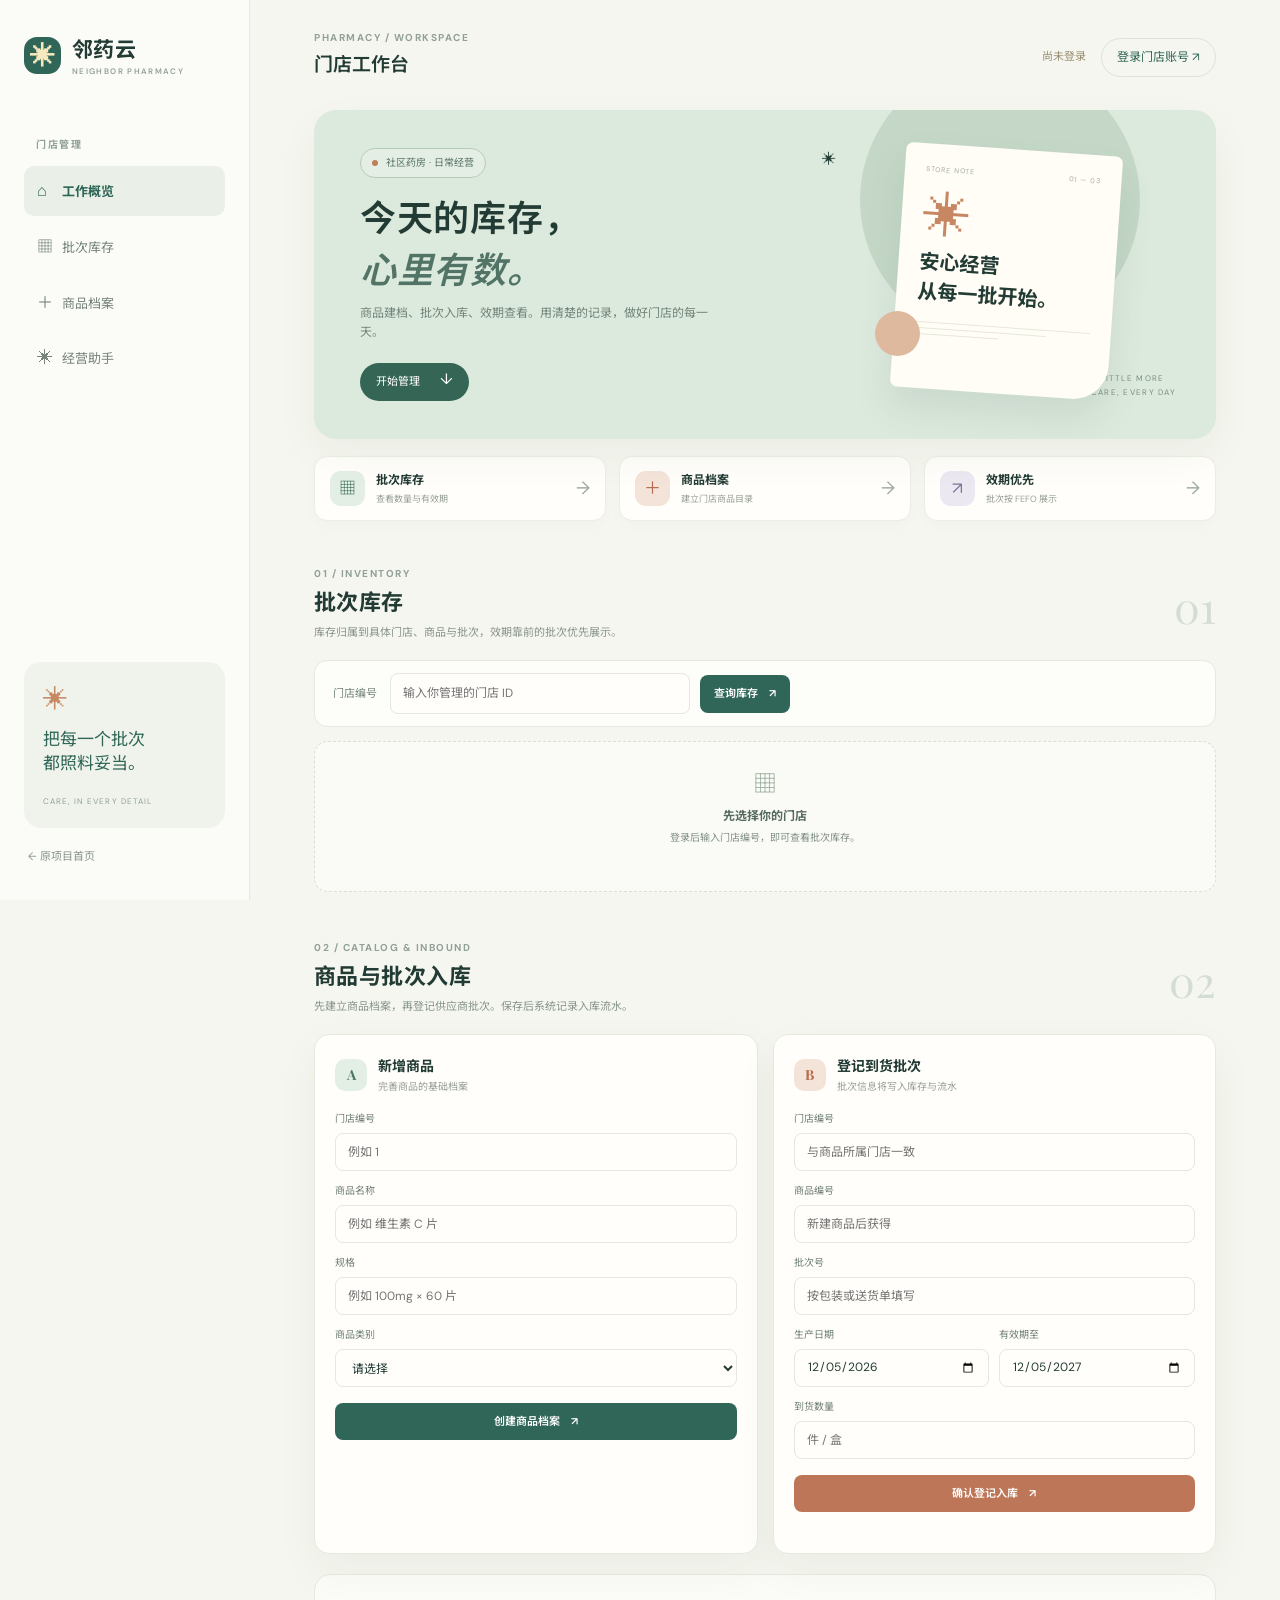
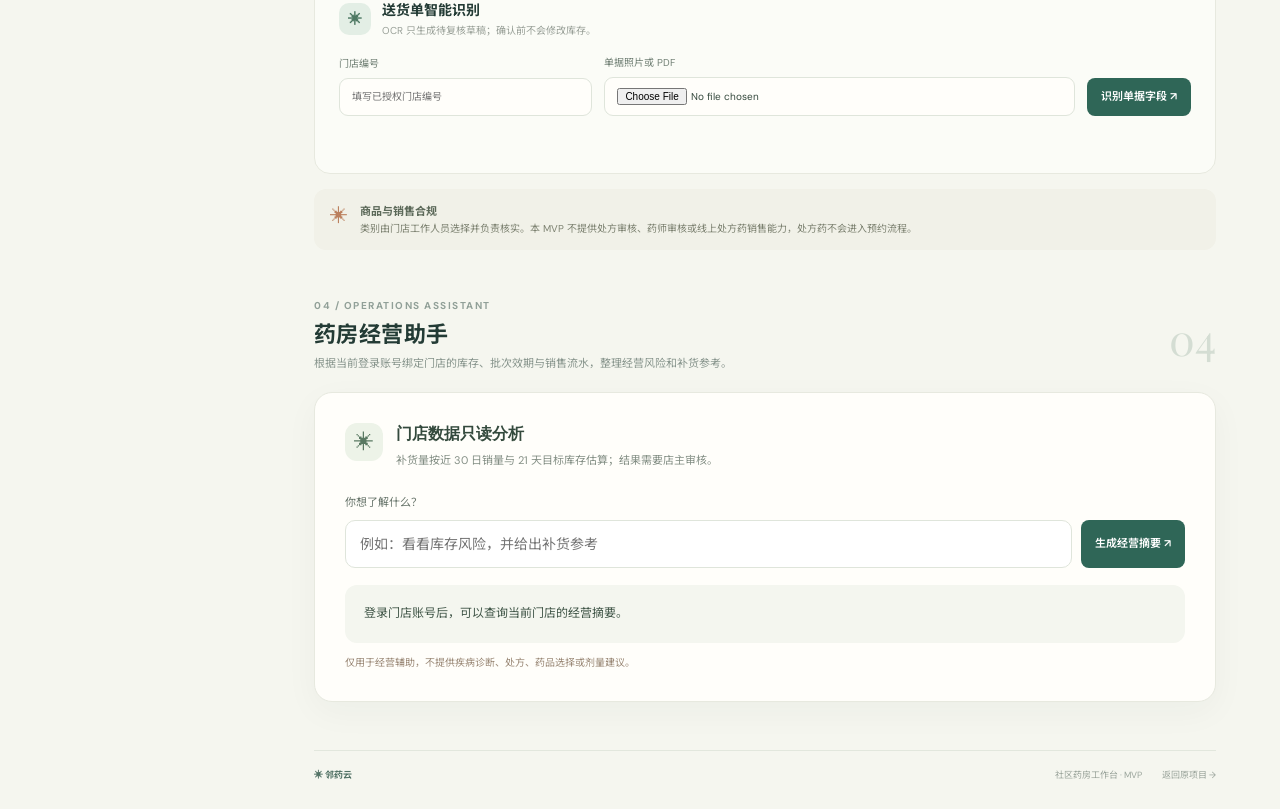
==== AI-dianping-frontend/html/hmdp/pharmacy-admin.html @ e5e687e1 "邻药云开发收尾：药房预约、FEFO 批次库存、Kafka 异步下单、AI 入库与经营助手；服务器验证电池 9/9 通过，生产环境 Tool Calling 实测通过" ====
<!doctype html>
<html lang="zh-CN">
<head>
  <meta charset="utf-8"><meta name="viewport" content="width=device-width,initial-scale=1">
  <meta name="theme-color" content="#f5f6ef">
  <title>门店工作台 · 邻药云</title>
  <link rel="stylesheet" href="./css/pharmacy-admin.css">
  <link rel="stylesheet" href="./css/pharmacy-admin-refinements.css">
  <script defer src="./js/axios.min.js"></script>
  <script defer src="./js/common.js"></script>
  <script defer src="./js/pharmacy-admin.js"></script>
</head>
<body>
  <div class="layout">
    <aside class="rail">
      <a class="brand" href="./pharmacy-admin.html"><span class="brand-icon">✳</span><span class="brand-copy">邻药云<small>NEIGHBOR PHARMACY</small></span></a>
      <div class="rail-caption">门店管理</div>
      <nav><a class="rail-link selected" href="#overview"><span>⌂</span>工作概览</a><a class="rail-link" href="#inventory"><span>▦</span>批次库存</a><a class="rail-link" href="#catalog"><span>＋</span>商品档案</a><a class="rail-link" href="#assistant"><span>✳</span>经营助手</a></nav>
      <div class="rail-bottom"><div class="leaf">✳</div><p>把每一个批次<br>都照料妥当。</p><small>CARE, IN EVERY DETAIL</small></div>
      <a class="back-home" href="./index.html">← 原项目首页</a>
    </aside>
    <main class="main" id="overview">
      <header class="top"><div><div class="kicker">PHARMACY / WORKSPACE</div><h1>门店工作台</h1></div><div class="top-actions"><span id="auth-state" class="auth-state">尚未登录</span><button id="login-open" class="login-button" type="button">登录门店账号 <span>↗</span></button></div></header>
      <section class="welcome"><div class="welcome-copy"><div class="welcome-pill"><i></i> 社区药房 · 日常经营</div><h2>今天的库存，<br><em>心里有数。</em></h2><p>商品建档、批次入库、效期查看。用清楚的记录，做好门店的每一天。</p><a href="#inventory" class="welcome-cta">开始管理 <span>↓</span></a></div><div class="welcome-visual" aria-hidden="true"><div class="sun"></div><div class="plant plant-one">✳</div><div class="visual-label">A LITTLE MORE<br>CARE, EVERY DAY</div><div class="visual-card"><div class="visual-card-top"><span>STORE NOTE</span><span>01 — 03</span></div><div class="visual-flower">✳</div><strong>安心经营<br>从每一批开始。</strong><div class="visual-lines"><i></i><i></i><i></i></div></div><div class="visual-dot"></div></div></section>
      <section class="quick-stats" aria-label="工作台功能"><div><span class="stat-icon mint">▦</span><span><b>批次库存</b><small>查看数量与有效期</small></span><a href="#inventory">→</a></div><div><span class="stat-icon peach">＋</span><span><b>商品档案</b><small>建立门店商品目录</small></span><a href="#catalog">→</a></div><div><span class="stat-icon lilac">↗</span><span><b>效期优先</b><small>批次按 FEFO 展示</small></span><a href="#inventory">→</a></div></section>
      <section id="inventory" class="content-section"><div class="section-title"><div><div class="kicker">01 / INVENTORY</div><h2>批次库存</h2><p>库存归属到具体门店、商品与批次，效期靠前的批次优先展示。</p></div><div class="section-mark">01</div></div>
        <form id="store-form" class="toolbar"><label for="store-id">门店编号</label><input id="store-id" type="number" min="1" required placeholder="输入你管理的门店 ID"><button class="button dark" type="submit">查询库存 <span>↗</span></button><button id="refresh-inventory" class="button quiet" type="button" hidden>刷新</button></form>
        <div id="inventory-message" class="empty-state" role="status" aria-live="polite"><span class="empty-icon">▦</span><b>先选择你的门店</b><p>登录后输入门店编号，即可查看批次库存。</p></div>
        <div class="table-shell" id="table-wrap" hidden><div class="table-meta"><span id="inventory-count">0 个批次</span><span>按有效期从近到远排列</span></div><div class="table-scroll"><table><thead><tr><th>商品</th><th>批次号</th><th>有效期</th><th>在库</th><th>可用</th><th>活动预留</th><th>订单预留</th><th>隔离</th></tr></thead><tbody id="inventory-body"></tbody></table></div><div class="fefo-panel"><label for="fefo-medicine">查看商品的 FEFO 出库顺序</label><select id="fefo-medicine"><option value="">先查询门店库存</option></select><button id="fefo-load" class="button quiet" type="button">查看顺序</button><div id="fefo-result" aria-live="polite"></div></div></div>
      </section>
      <section id="catalog" class="content-section catalog-section"><div class="section-title"><div><div class="kicker">02 / CATALOG & INBOUND</div><h2>商品与批次入库</h2><p>先建立商品档案，再登记供应商批次。保存后系统记录入库流水。</p></div><div class="section-mark">02</div></div>
        <div class="forms-grid"><form id="medicine-form" class="form-card"><div class="form-card-head"><span class="form-number">A</span><div><h3>新增商品</h3><p>完善商品的基础档案</p></div></div><label>门店编号<input name="storeId" type="number" min="1" required placeholder="例如 1"></label><label>商品名称<input name="name" maxlength="160" required placeholder="例如 维生素 C 片"></label><label>规格<input name="specification" maxlength="160" required placeholder="例如 100mg × 60 片"></label><label>商品类别<select name="saleCategory" required><option value="">请选择</option><option value="OTC">OTC 商品</option><option value="MEDICAL_SUPPLY">医疗用品</option><option value="PRESCRIPTION">处方药（不开放预约）</option></select></label><button class="button dark full" type="submit">创建商品档案 <span>↗</span></button><p id="medicine-message" class="form-message" role="status" aria-live="polite"></p></form>
          <form id="batch-form" class="form-card"><div class="form-card-head"><span class="form-number peach-number">B</span><div><h3>登记到货批次</h3><p>批次信息将写入库存与流水</p></div></div><label>门店编号<input name="storeId" type="number" min="1" required placeholder="与商品所属门店一致"></label><label>商品编号<input name="medicineId" type="number" min="1" required placeholder="新建商品后获得"></label><label>批次号<input name="batchNo" maxlength="100" required placeholder="按包装或送货单填写"></label><div class="field-row"><label>生产日期<input name="productionDate" type="date" required></label><label>有效期至<input name="expireDate" type="date" required></label></div><label>到货数量<input name="quantity" type="number" min="1" required placeholder="件 / 盒"></label><button class="button terracotta full" type="submit">确认登记入库 <span>↗</span></button><p id="batch-message" class="form-message" role="status" aria-live="polite"></p></form></div>
        <div class="ocr-card"><div class="form-card-head"><span class="form-number">✳</span><div><h3>送货单智能识别</h3><p>OCR 只生成待复核草稿；确认前不会修改库存。</p></div></div><form id="ocr-form" class="ocr-upload-form"><label>门店编号<input name="storeId" type="number" min="1" required placeholder="填写已授权门店编号"></label><label>单据照片或 PDF<input name="file" type="file" accept="image/jpeg,image/png,image/webp,application/pdf" required></label><button id="ocr-submit" class="button dark" type="submit">识别单据字段 ↗</button><p id="ocr-message" class="form-message" role="status" aria-live="polite"></p></form><div id="ocr-review" class="ocr-review" hidden><div class="ocr-candidate-summary" id="ocr-candidate-summary"></div><form id="ocr-confirm-form"><div id="ocr-items"></div><button id="ocr-confirm" class="button terracotta" type="submit">复核全部商品并正式入库</button><p class="ocr-review-note">请逐行对照供应商原始单据核对商品、批号、日期和数量。全部复核通过后才会在同一事务写入批次库存及 INBOUND 流水。</p></form><div class="ocr-reject-row"><label for="ocr-reject-reason">拒绝原因<input id="ocr-reject-reason" maxlength="1000" placeholder="如单据不清晰、商品不匹配或字段无法核实"></label><button id="ocr-reject-button" class="button quiet" type="button">拒绝草稿</button></div></div></div>
        <div class="compliance-note"><span>✳</span><p><b>商品与销售合规</b><br>类别由门店工作人员选择并负责核实。本 MVP 不提供处方审核、药师审核或线上处方药销售能力，处方药不会进入预约流程。</p></div>
      </section>
      <section id="assistant" class="content-section"><div class="section-title"><div><div class="kicker">04 / OPERATIONS ASSISTANT</div><h2>药房经营助手</h2><p>根据当前登录账号绑定门店的库存、批次效期与销售流水，整理经营风险和补货参考。</p></div><div class="section-mark">04</div></div>
        <div class="assistant-card"><div class="assistant-intro"><span class="assistant-spark">✳</span><div><b>门店数据只读分析</b><p>补货量按近 30 日销量与 21 天目标库存估算；结果需要店主审核。</p></div></div><form id="assistant-form"><label for="assistant-question">你想了解什么？</label><div class="assistant-input-row"><input id="assistant-question" maxlength="2000" placeholder="例如：看看库存风险，并给出补货参考" required><button id="assistant-submit" class="button dark" type="submit">生成经营摘要 ↗</button></div></form><div id="assistant-answer" class="assistant-answer" role="status" aria-live="polite">登录门店账号后，可以查询当前门店的经营摘要。</div><p class="assistant-disclaimer">仅用于经营辅助，不提供疾病诊断、处方、药品选择或剂量建议。</p></div>
      </section>
      <footer><a class="footer-brand" href="./pharmacy-admin.html">✳ 邻药云</a><span>社区药房工作台 · MVP</span><a href="./index.html">返回原项目 →</a></footer>
    </main>
  </div>
  <dialog id="login-dialog" class="login-dialog"><form method="dialog" class="dialog-close"><button aria-label="关闭">×</button></form><div class="kicker">SECURE ACCESS</div><h2>门店账号登录</h2><p>使用短信验证码登录。演示环境的验证码会显示在页面上。</p><form id="token-form"><label for="phone-input">手机号</label><input id="phone-input" inputmode="tel" maxlength="11" required placeholder="输入手机号"><button id="send-code" class="button quiet code-button" type="button">获取验证码</button><label for="token-input">短信验证码</label><input id="token-input" inputmode="numeric" maxlength="6" required placeholder="输入 6 位验证码"><div class="dialog-actions"><button id="token-cancel" class="button quiet" type="button">取消</button><button class="button dark" type="submit">登录工作台 <span>↗</span></button></div><p id="login-message" aria-live="polite">仅限已绑定药房门店的账号管理库存。</p></form></dialog>
</body>
</html>
---- AI-dianping-frontend/html/hmdp/css/pharmacy-admin.css ----
@import url('https://fonts.googleapis.com/css2?family=DM+Sans:wght@400;500;600;700&family=Noto+Sans+SC:wght@400;500;600;700&family=Playfair+Display:ital,wght@0,600;1,600&display=swap');
:root{--ink:#233b35;--muted:#7a8980;--paper:#f5f6ef;--white:#fffefa;--line:#e6e9df;--green:#2f6657;--mint:#e3eee5;--peach:#f4e3d8;--coral:#b76b4c;--lilac:#ebe8f1;--shadow:0 16px 44px #25392b0c}*{box-sizing:border-box}html{scroll-behavior:smooth}body{margin:0;background:var(--paper);color:var(--ink);font:14px/1.6 'DM Sans','Noto Sans SC',sans-serif}a{color:inherit;text-decoration:none}button,input,select{font:inherit}.layout{max-width:1600px;min-height:100vh;margin:auto;display:grid;grid-template-columns:250px minmax(0,1fr)}.rail{background:#fbfcf7;border-right:1px solid var(--line);padding:34px 24px;display:flex;flex-direction:column;position:sticky;top:0;height:100vh}.brand{display:flex;gap:11px;align-items:center;font-size:21px;font-weight:700;letter-spacing:.02em}.brand-icon{width:37px;height:37px;border-radius:13px;background:var(--green);color:#f5e9bd;display:grid;place-items:center;font-size:25px}.brand-copy small{display:block;font-size:8px;letter-spacing:.17em;color:#93a098;font-weight:600;margin-top:-3px}.rail-caption,.kicker{font-size:10px;letter-spacing:.15em;color:#91a098;font-weight:700}.rail-caption{margin:60px 0 13px 12px}.rail nav{display:grid;gap:6px}.rail-link{padding:12px 13px;color:#77847c;border-radius:10px;font-size:13px;transition:.2s}.rail-link span{display:inline-grid;width:25px;font-size:16px}.rail-link:hover,.rail-link.selected{background:#eaf0e8;color:var(--green)}.rail-link.selected{font-weight:700}.rail-bottom{margin-top:auto;border-radius:17px;background:#eff3eb;padding:18px 19px;color:var(--green)}.rail-bottom .leaf{font-size:25px;color:#c78864}.rail-bottom p{font-family:'Playfair Display','Noto Sans SC',serif;font-size:17px;line-height:1.45;margin:6px 0 13px}.rail-bottom small{font-size:8px;letter-spacing:.13em;color:#91a098}.back-home{font-size:11px;color:#89958d;margin:20px 4px 0}.main{max-width:1260px;width:100%;padding:30px clamp(24px,5vw,76px) 22px;margin:auto}.top{display:flex;justify-content:space-between;align-items:center;margin-bottom:26px}.top h1{font-size:19px;margin:4px 0;font-weight:600}.top-actions{display:flex;align-items:center;gap:15px}.auth-state{font-size:11px;color:#9a8e71}.auth-state.on{color:var(--green)}.login-button{border:1px solid #dce3d9;background:transparent;border-radius:30px;padding:9px 15px;color:var(--green);cursor:pointer;font-size:12px}.login-button:hover{background:#e9efe7}.welcome{min-height:318px;border-radius:22px;background:#dce9dd;overflow:hidden;position:relative;display:grid;grid-template-columns:1fr 43%;padding:38px 46px;box-shadow:var(--shadow);animation:rise .5s ease both}.welcome-copy{position:relative;z-index:2}.welcome-pill{display:inline-flex;align-items:center;gap:8px;border:1px solid #b7cbbb;background:#e9f0e7c9;border-radius:30px;padding:6px 11px;font-size:10px;color:#587569}.welcome-pill i{width:6px;height:6px;border-radius:50%;background:#bd805a}.welcome h2{font-size:36px;line-height:1.34;letter-spacing:.02em;margin:17px 0 9px;font-weight:600}.welcome h2 em{font-family:'Playfair Display','Noto Sans SC',serif;color:#527466;font-weight:600}.welcome-copy>p{max-width:370px;color:#73867c;font-size:12px;margin:0}.welcome-cta{display:inline-flex;gap:20px;margin-top:21px;background:#356555;color:white;border-radius:25px;padding:10px 16px;font-size:11px}.welcome-cta span{font-size:15px;line-height:13px}.welcome-visual{position:relative;min-height:240px}.sun{position:absolute;right:30px;top:-88px;width:280px;height:280px;border-radius:50%;background:#c5d8c7}.visual-card{position:absolute;width:217px;height:245px;right:55px;top:1px;background:#fffdf5;border-radius:7px 7px 35px 7px;padding:20px 21px;transform:rotate(4deg);box-shadow:0 20px 35px #536d5c20}.visual-card-top{display:flex;justify-content:space-between;color:#a4ab9d;font-size:7px;letter-spacing:.12em}.visual-flower{font-size:48px;line-height:1;color:#c88763;margin:18px 0 5px}.visual-card strong{font-family:'Playfair Display','Noto Sans SC',serif;font-size:20px;line-height:1.5}.visual-lines{display:grid;gap:5px;margin-top:16px}.visual-lines i{height:1px;background:#e6e8dc}.visual-lines i:nth-child(2){width:75%}.visual-lines i:nth-child(3){width:48%}.visual-label{position:absolute;right:-6px;bottom:1px;color:#789084;font-size:8px;letter-spacing:.16em;line-height:1.8}.visual-dot{position:absolute;width:45px;height:45px;border-radius:50%;background:#dfb99d;right:250px;top:163px}.quick-stats{display:grid;grid-template-columns:repeat(3,1fr);gap:13px;margin:17px 0 45px}.quick-stats>div{background:var(--white);border:1px solid #ebeee5;border-radius:13px;padding:14px 15px;display:flex;align-items:center;gap:11px;box-shadow:0 4px 15px #25392b05}.stat-icon{width:35px;height:35px;display:grid;place-items:center;border-radius:11px;font-size:17px}.mint{background:var(--mint);color:#4c7962}.peach{background:var(--peach);color:var(--coral)}.lilac{background:var(--lilac);color:#817399}.quick-stats b,.quick-stats small{display:block}.quick-stats b{font-size:12px}.quick-stats small{font-size:9px;color:#99a198;margin-top:2px}.quick-stats a{margin-left:auto;color:#9eaa9f;font-size:18px}.content-section{margin:0 0 48px;scroll-margin-top:25px}.section-title{display:flex;align-items:end;justify-content:space-between;margin-bottom:19px}.section-title h2{font-size:22px;letter-spacing:.02em;margin:3px 0}.section-title p{font-size:11px;color:#89968e;margin:0}.section-mark{font-family:'Playfair Display',serif;font-size:43px;color:#d4ddd3}.toolbar{display:flex;align-items:center;gap:10px;background:#fdfdf9;border:1px solid var(--line);border-radius:13px;padding:12px;margin-bottom:14px}.toolbar label{font-size:11px;color:#78877d;margin:0 3px 0 6px}.toolbar input{flex:1;max-width:300px}.input,.toolbar input,.form-card input,.form-card select,.login-dialog input{border:1px solid #e4e8df;background:#fffefa;border-radius:8px;padding:10px 12px;outline:0;color:var(--ink);font-size:12px;min-width:0}.toolbar input:focus,.form-card input:focus,.form-card select:focus,.login-dialog input:focus{border-color:#78a18b;box-shadow:0 0 0 3px #dcebe0}.button{border:0;border-radius:8px;padding:10px 14px;cursor:pointer;font-size:11px;font-weight:600;transition:transform .16s,background .16s}.button:hover{transform:translateY(-1px)}.button span{margin-left:8px}.dark{background:var(--green);color:#fff}.dark:hover{background:#285648}.terracotta{background:#bd7657;color:white}.terracotta:hover{background:#a96144}.quiet{background:#eef1eb;color:#627267}.full{width:100%;margin-top:4px}.empty-state{min-height:151px;border:1px dashed #d8dfd4;border-radius:14px;background:#fafbf6;text-align:center;padding:23px;color:#829087}.empty-icon{display:block;font-size:24px;color:#9eb2a0}.empty-state b{display:block;color:#566a5e;font-size:12px;margin-top:3px}.empty-state p{font-size:10px;margin:4px}.table-shell{background:var(--white);border:1px solid var(--line);border-radius:13px;overflow:hidden;box-shadow:var(--shadow)}.table-meta{display:flex;justify-content:space-between;padding:13px 16px;color:#87938a;font-size:10px;border-bottom:1px solid #edf0e9}.table-meta span:first-child{font-weight:700;color:#566a5e}.table-scroll{overflow-x:auto}table{width:100%;border-collapse:collapse;white-space:nowrap}th,td{text-align:left;padding:12px 13px;border-bottom:1px solid #eef0e9;font-size:10px}th{color:#8a968d;font-weight:600;background:#f9faf5}td{color:#53665b}tbody tr:last-child td{border-bottom:0}tbody tr:hover{background:#f9faf5}.medicine-name{font-size:11px;font-weight:700;color:#304c40}.medicine-spec{font-size:9px;color:#98a198;margin-top:2px}.expire-soon{color:#ae6547;font-weight:700}.forms-grid{display:grid;grid-template-columns:1fr 1fr;gap:15px}.form-card{background:var(--white);border:1px solid var(--line);border-radius:15px;padding:20px;box-shadow:var(--shadow)}.form-card-head{display:flex;align-items:center;gap:11px;margin-bottom:16px}.form-number{width:32px;height:32px;background:var(--mint);color:#4e7963;border-radius:10px;display:grid;place-items:center;font-weight:700;font-family:'Playfair Display',serif}.peach-number{background:var(--peach);color:var(--coral)}.form-card-head h3{font-size:14px;margin:0}.form-card-head p{font-size:10px;color:#99a098;margin:1px 0 0}.form-card>label,.field-row label,.login-dialog label{display:grid;gap:6px;color:#718078;font-size:10px;margin-bottom:12px}.form-card input,.form-card select{width:100%;height:38px}.field-row{display:grid;grid-template-columns:1fr 1fr;gap:10px}.form-message{font-size:10px;min-height:13px;color:var(--green);margin:8px 0 0}.form-message.error{color:#b34f3c}.compliance-note{display:flex;gap:12px;background:#f1f1e8;border-radius:12px;padding:13px 16px;margin-top:15px;color:#7d8271}.compliance-note>span{color:#bb805e;font-size:18px}.compliance-note p{font-size:10px;line-height:1.7;margin:0}.compliance-note b{font-size:11px;color:#5c6959}footer{border-top:1px solid #e2e7dd;padding:17px 0 5px;display:flex;gap:20px;color:#9aa49b;font-size:9px}footer .footer-brand{color:#537366;font-weight:700;margin-right:auto}.login-dialog{border:0;border-radius:18px;padding:26px;width:min(420px,calc(100vw - 28px));box-shadow:0 25px 90px #162b2050;color:var(--ink)}.login-dialog::backdrop{background:#18332975;backdrop-filter:blur(4px)}.login-dialog h2{font-size:22px;margin:5px 0}.login-dialog>p,.login-dialog form>p{font-size:11px;color:#849188}.dialog-close{position:absolute;right:16px;top:14px}.dialog-close button{border:0;background:none;font-size:22px;color:#94a097;cursor:pointer}.login-dialog label{margin-top:18px}.login-dialog input{width:100%}.dialog-actions{display:flex;justify-content:flex-end;gap:8px;margin-top:13px}.login-dialog a{color:#477663;text-decoration:underline}.loading{opacity:.6;pointer-events:none}@keyframes rise{from{opacity:0;transform:translateY(9px)}to{opacity:1;transform:translateY(0)}}@media(max-width:900px){.layout{grid-template-columns:205px 1fr}.rail{padding:27px 16px}.main{padding:24px}.welcome{padding:30px;grid-template-columns:1fr 39%}.welcome h2{font-size:31px}.visual-card{right:15px}.sun{right:-8px}.forms-grid{grid-template-columns:1fr}}@media(max-width:650px){.layout{display:block}.rail{position:relative;width:100%;height:auto;padding:13px 17px;border-right:0;border-bottom:1px solid var(--line);display:grid;grid-template-columns:1fr auto;align-items:center}.brand{font-size:18px}.brand-icon{width:33px;height:33px}.rail-caption,.rail-bottom,.back-home{display:none}.rail nav{display:flex;gap:2px}.rail-link{font-size:0;padding:7px}.rail-link span{font-size:18px}.main{padding:20px 16px}.top{margin-bottom:16px}.top h1{font-size:16px}.top-actions{gap:8px}.auth-state{font-size:9px}.login-button{font-size:10px;padding:8px 10px}.welcome{min-height:270px;padding:23px 22px;grid-template-columns:1fr}.welcome h2{font-size:30px}.welcome-copy>p{max-width:270px}.welcome-visual{position:absolute;right:0;top:82px;width:45%;opacity:.68}.visual-card{width:133px;height:166px;padding:13px;right:15px;top:2px}.visual-card strong{font-size:14px}.visual-flower{font-size:35px;margin:9px 0 1px}.visual-lines{margin-top:8px}.visual-label{display:none}.sun{width:190px;height:190px;right:-38px;top:-42px}.visual-dot{width:25px;height:25px;right:135px;top:134px}.quick-stats{gap:7px;margin:12px 0 34px}.quick-stats>div{padding:9px 7px;gap:6px}.stat-icon{width:27px;height:27px;font-size:13px}.quick-stats b{font-size:9px}.quick-stats small{font-size:7px}.quick-stats a{font-size:14px}.section-title h2{font-size:19px}.section-title p{max-width:290px;font-size:10px}.section-mark{font-size:35px}.toolbar{flex-wrap:wrap}.toolbar label{width:55px}.toolbar input{max-width:none;width:calc(100% - 70px);flex:1}.toolbar button{flex:1}.form-card{padding:16px}.content-section{margin-bottom:36px}footer{flex-wrap:wrap;gap:8px 15px}}
---- AI-dianping-frontend/html/hmdp/css/pharmacy-admin-refinements.css ----
*:focus-visible{outline:2px solid #507a67;outline-offset:2px}
.fefo-panel{padding:12px 15px;display:flex;align-items:center;gap:10px;flex-wrap:wrap;border-top:1px solid #edf0e9}.fefo-panel label{font-size:10px;color:#79877e}.fefo-panel select{min-width:170px;border:1px solid #e4e8df;background:#fffefa;border-radius:8px;padding:9px 11px;color:#40574a;font-size:10px}.fefo-panel #fefo-result{display:flex;gap:6px;flex-wrap:wrap;width:100%}.fefo-chip{background:#eaf1e8;color:#4c715c;border-radius:20px;padding:6px 10px;font-size:9px}.fefo-panel #fefo-result.error{color:#ae6046;font-size:10px}.empty-row{text-align:center!important;padding:25px!important;color:#9aa49b!important}.code-button{margin-top:3px;border:1px solid #dce4d9}
@media(max-width:650px){.fefo-panel{align-items:stretch}.fefo-panel label{width:100%}.fefo-panel select{flex:1;min-width:0}.fefo-panel button{white-space:nowrap}}
@media(max-width:650px){.welcome-visual{opacity:.16;right:-12px;top:62px}.visual-card{right:12px}.visual-dot{opacity:.6}}
.assistant-card{background:#fffefa;border:1px solid #e7e9df;border-radius:18px;padding:clamp(18px,3vw,30px);box-shadow:0 10px 34px #253b2b0a}.assistant-intro{display:flex;align-items:flex-start;gap:13px;margin-bottom:24px}.assistant-spark{display:grid;place-items:center;width:38px;height:38px;border-radius:12px;background:#edf3e8;color:#597962;font-size:20px;flex:none}.assistant-intro b{color:#344a3d;font:600 16px Georgia,serif}.assistant-intro p{margin:6px 0 0;color:#859086;font-size:11px;line-height:1.7}.assistant-card form label{display:block;margin-bottom:8px;color:#69766c;font-size:11px}.assistant-input-row{display:flex;gap:9px}.assistant-input-row input{flex:1;min-width:0;border:1px solid #dfe5db;border-radius:10px;background:#fff;padding:12px 14px;font:inherit;color:#304237}.assistant-input-row .button:disabled{opacity:.65;cursor:wait}.assistant-answer{white-space:pre-wrap;margin-top:17px;padding:17px 19px;border-radius:12px;background:#f4f6ef;color:#43584a;font-size:12px;line-height:1.9;min-height:58px}.assistant-answer.loading{color:#8a958a}.assistant-disclaimer{margin:12px 0 0;color:#9a8876;font-size:10px}
@media(max-width:650px){.assistant-input-row{flex-direction:column}.assistant-input-row .button{width:100%}}
.ocr-card{margin-top:20px;padding:clamp(16px,2.5vw,24px);border:1px solid #e7e9df;border-radius:16px;background:#fbfcf7}.ocr-upload-form{display:grid;grid-template-columns:minmax(180px,.7fr) minmax(220px,1.3fr) auto;align-items:end;gap:12px}.ocr-upload-form label,.ocr-confirm-form label{display:grid;gap:6px;color:#718075;font-size:10px}.ocr-upload-form input,.ocr-confirm-form input{min-width:0;border:1px solid #dfe5db;border-radius:9px;background:#fffefa;padding:10px 12px;color:#34483c;font:inherit}.ocr-review{margin-top:16px;padding:18px;border-radius:13px;background:#fffefa;border:1px solid #e7e9df}.ocr-candidate-summary>p{margin:0 0 12px;color:#40574a;font-size:12px;line-height:1.8}.ocr-sku-matches{display:flex;gap:7px;flex-wrap:wrap;align-items:center;margin:10px 0;color:#7c887e;font-size:10px}.ocr-sku-matches button{border:1px solid #dce6d9;border-radius:20px;background:#f3f6ef;color:#4d6b55;padding:7px 10px;font-size:10px;cursor:pointer}.ocr-sku-matches button:hover{background:#e7f0e4}.ocr-candidate-summary details{margin:12px 0;color:#718075;font-size:10px}.ocr-candidate-summary summary{cursor:pointer}.ocr-candidate-summary pre{max-height:180px;overflow:auto;white-space:pre-wrap;padding:12px;border-radius:8px;background:#f5f6ef;color:#4a5c50;font:11px/1.7 ui-monospace,monospace}.ocr-confirm-form{display:grid;grid-template-columns:repeat(2,minmax(0,1fr));gap:12px}.ocr-confirm-form>label:first-child,.ocr-confirm-form>label:nth-last-of-type(2),.ocr-review-note{grid-column:1/-1}.ocr-review-note{margin:0;color:#a17c54;font-size:10px;line-height:1.7}.ocr-confirm-form button{justify-self:start}.ocr-upload-form .button:disabled,.ocr-confirm-form button:disabled{opacity:.65;cursor:wait}
@media(max-width:760px){.ocr-upload-form{grid-template-columns:1fr}.ocr-confirm-form{grid-template-columns:1fr}.ocr-confirm-form>label:first-child,.ocr-confirm-form>label:nth-last-of-type(2),.ocr-review-note{grid-column:auto}}
.ocr-reject-row{display:flex;align-items:end;gap:10px;margin-top:14px;padding-top:13px;border-top:1px solid #edf0e8}.ocr-reject-row label{display:grid;gap:6px;flex:1;color:#8b7a6c;font-size:10px}.ocr-reject-row input{min-width:0;border:1px solid #e6ddd4;border-radius:9px;background:#fff;padding:10px 12px;color:#5a4f46;font:inherit}.ocr-reject-row .button{color:#9d6857;border:1px solid #ead4cb}@media(max-width:650px){.ocr-reject-row{align-items:stretch;flex-direction:column}}

.ocr-item-review{padding:14px;margin:10px 0;border:1px solid #e7e9df;border-radius:10px;background:#fbfcf7}.ocr-item-review>p{margin:0 0 11px;color:#40574a;font-size:11px;line-height:1.7}.ocr-item-fields{display:grid;grid-template-columns:repeat(2,minmax(0,1fr));gap:10px}.ocr-item-fields label{display:grid;gap:5px;color:#718075;font-size:10px}.ocr-item-fields input{min-width:0;border:1px solid #dfe5db;border-radius:8px;background:#fff;padding:9px 10px;color:#34483c;font:inherit}@media(max-width:650px){.ocr-item-fields{grid-template-columns:1fr}}
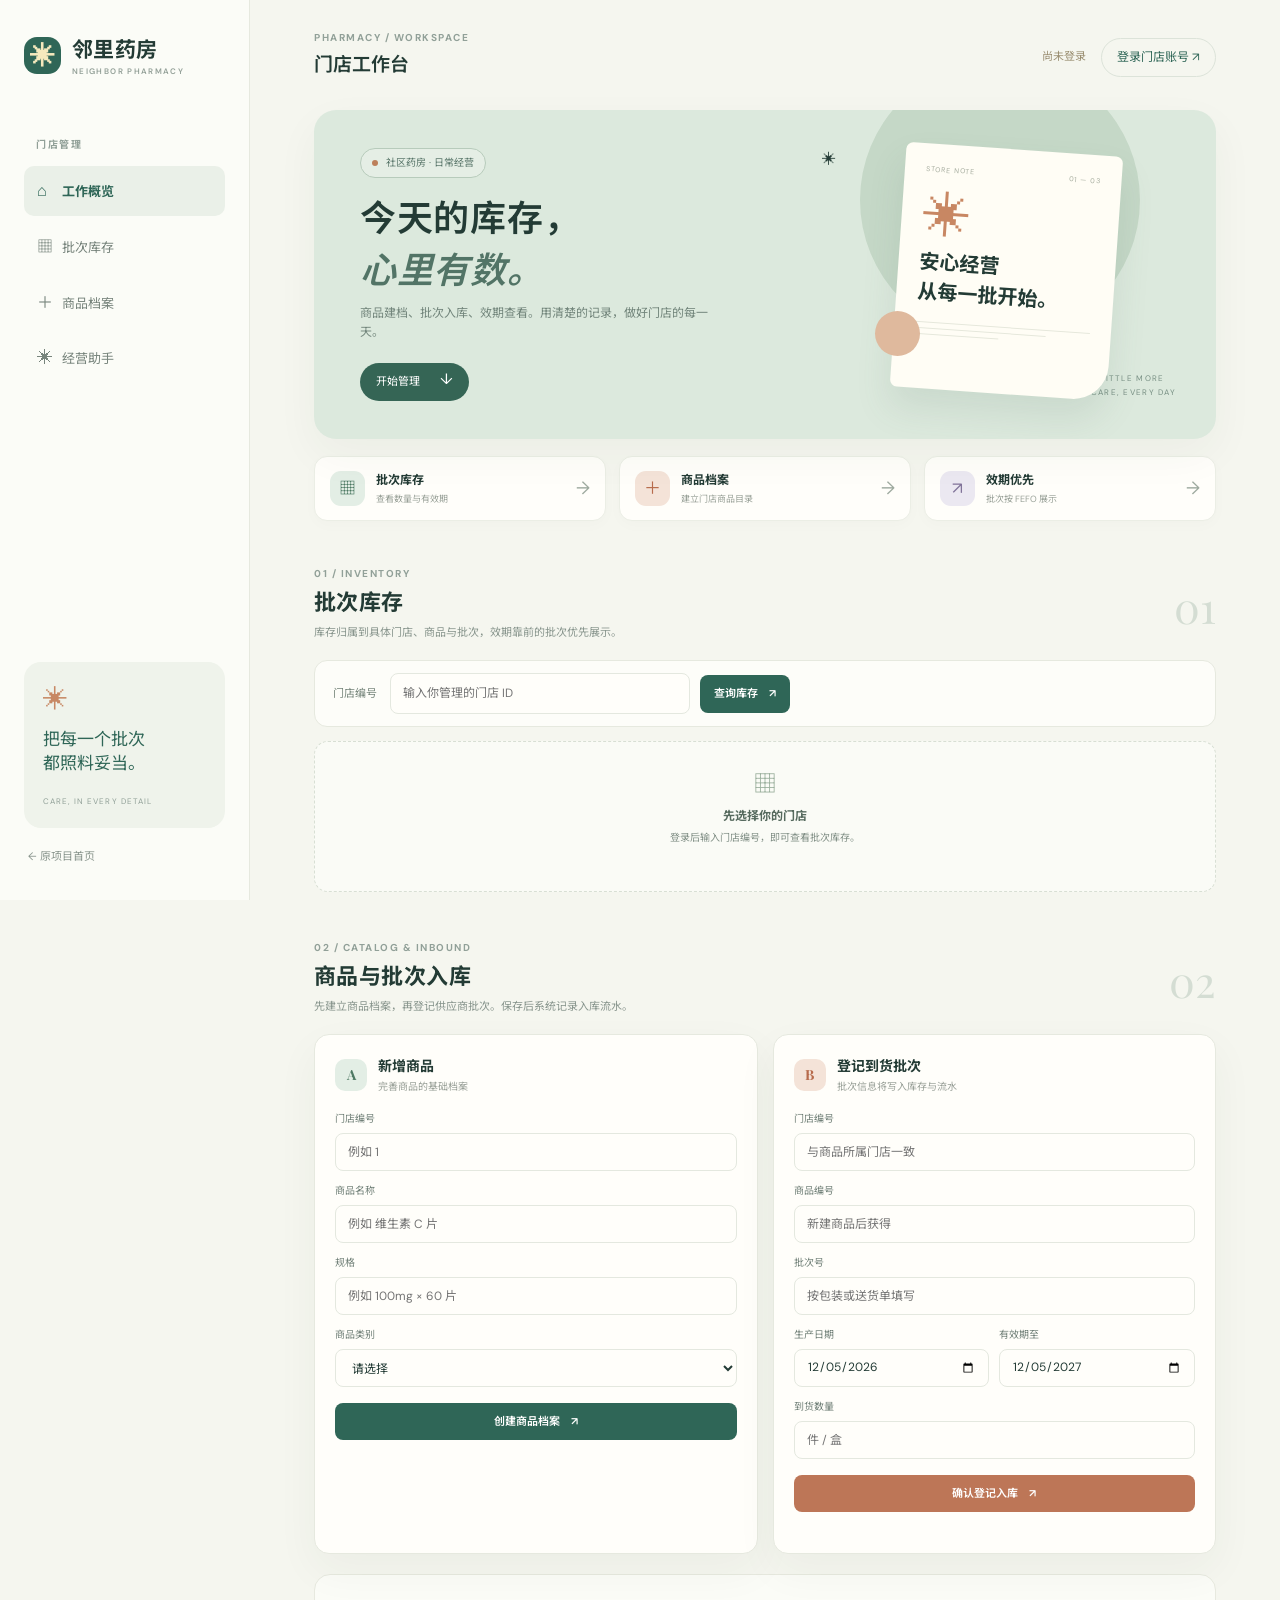
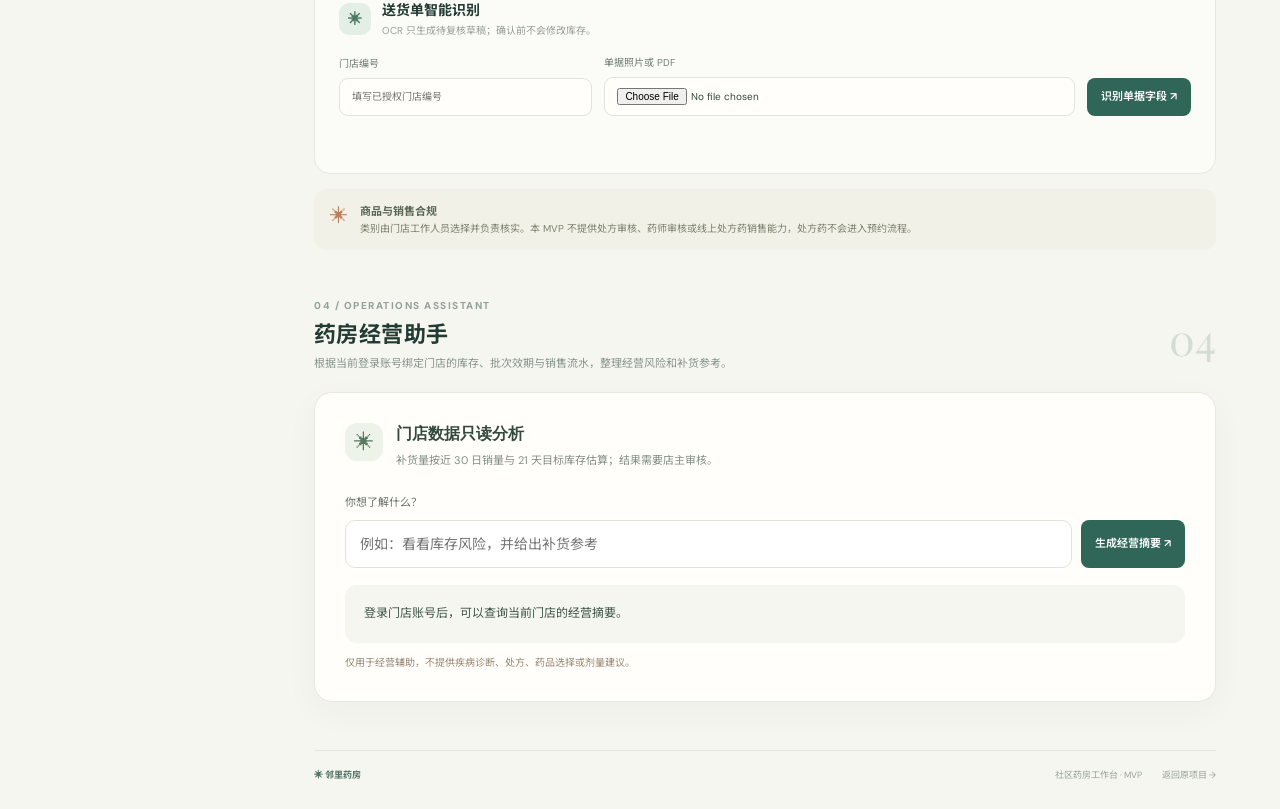
==== commit 7b92fe9c: "品牌改名：邻药云 → 邻里药房（前端/Java 助手/README/演示种子）" ====
--- a/AI-dianping-frontend/html/hmdp/pharmacy-admin.html
+++ b/AI-dianping-frontend/html/hmdp/pharmacy-admin.html
@@ -3,7 +3,7 @@
 <head>
   <meta charset="utf-8"><meta name="viewport" content="width=device-width,initial-scale=1">
   <meta name="theme-color" content="#f5f6ef">
-  <title>门店工作台 · 邻药云</title>
+  <title>门店工作台 · 邻里药房</title>
   <link rel="stylesheet" href="./css/pharmacy-admin.css">
   <link rel="stylesheet" href="./css/pharmacy-admin-refinements.css">
   <script defer src="./js/axios.min.js"></script>
@@ -13,7 +13,7 @@
 <body>
   <div class="layout">
     <aside class="rail">
-      <a class="brand" href="./pharmacy-admin.html"><span class="brand-icon">✳</span><span class="brand-copy">邻药云<small>NEIGHBOR PHARMACY</small></span></a>
+      <a class="brand" href="./pharmacy-admin.html"><span class="brand-icon">✳</span><span class="brand-copy">邻里药房<small>NEIGHBOR PHARMACY</small></span></a>
       <div class="rail-caption">门店管理</div>
       <nav><a class="rail-link selected" href="#overview"><span>⌂</span>工作概览</a><a class="rail-link" href="#inventory"><span>▦</span>批次库存</a><a class="rail-link" href="#catalog"><span>＋</span>商品档案</a><a class="rail-link" href="#assistant"><span>✳</span>经营助手</a></nav>
       <div class="rail-bottom"><div class="leaf">✳</div><p>把每一个批次<br>都照料妥当。</p><small>CARE, IN EVERY DETAIL</small></div>
@@ -37,7 +37,7 @@
       <section id="assistant" class="content-section"><div class="section-title"><div><div class="kicker">04 / OPERATIONS ASSISTANT</div><h2>药房经营助手</h2><p>根据当前登录账号绑定门店的库存、批次效期与销售流水，整理经营风险和补货参考。</p></div><div class="section-mark">04</div></div>
         <div class="assistant-card"><div class="assistant-intro"><span class="assistant-spark">✳</span><div><b>门店数据只读分析</b><p>补货量按近 30 日销量与 21 天目标库存估算；结果需要店主审核。</p></div></div><form id="assistant-form"><label for="assistant-question">你想了解什么？</label><div class="assistant-input-row"><input id="assistant-question" maxlength="2000" placeholder="例如：看看库存风险，并给出补货参考" required><button id="assistant-submit" class="button dark" type="submit">生成经营摘要 ↗</button></div></form><div id="assistant-answer" class="assistant-answer" role="status" aria-live="polite">登录门店账号后，可以查询当前门店的经营摘要。</div><p class="assistant-disclaimer">仅用于经营辅助，不提供疾病诊断、处方、药品选择或剂量建议。</p></div>
       </section>
-      <footer><a class="footer-brand" href="./pharmacy-admin.html">✳ 邻药云</a><span>社区药房工作台 · MVP</span><a href="./index.html">返回原项目 →</a></footer>
+      <footer><a class="footer-brand" href="./pharmacy-admin.html">✳ 邻里药房</a><span>社区药房工作台 · MVP</span><a href="./index.html">返回原项目 →</a></footer>
     </main>
   </div>
   <dialog id="login-dialog" class="login-dialog"><form method="dialog" class="dialog-close"><button aria-label="关闭">×</button></form><div class="kicker">SECURE ACCESS</div><h2>门店账号登录</h2><p>使用短信验证码登录。演示环境的验证码会显示在页面上。</p><form id="token-form"><label for="phone-input">手机号</label><input id="phone-input" inputmode="tel" maxlength="11" required placeholder="输入手机号"><button id="send-code" class="button quiet code-button" type="button">获取验证码</button><label for="token-input">短信验证码</label><input id="token-input" inputmode="numeric" maxlength="6" required placeholder="输入 6 位验证码"><div class="dialog-actions"><button id="token-cancel" class="button quiet" type="button">取消</button><button class="button dark" type="submit">登录工作台 <span>↗</span></button></div><p id="login-message" aria-live="polite">仅限已绑定药房门店的账号管理库存。</p></form></dialog>
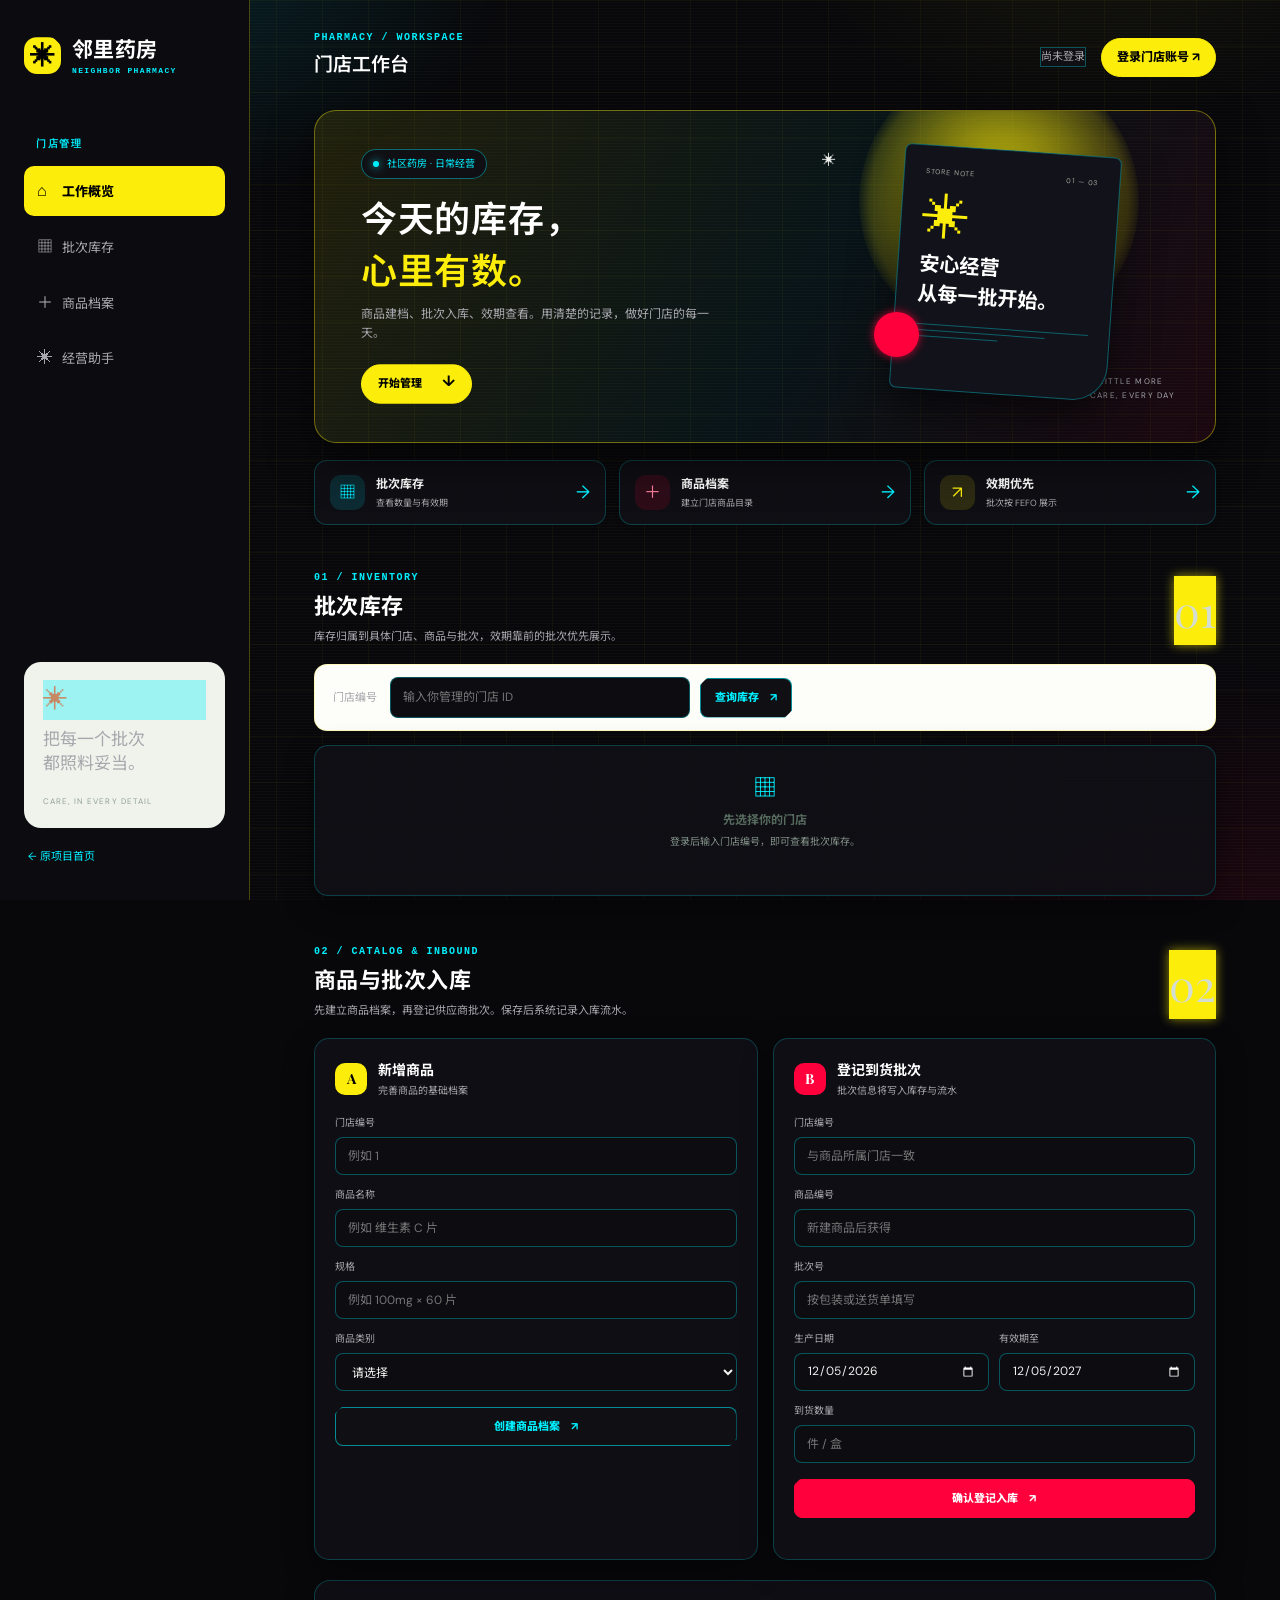
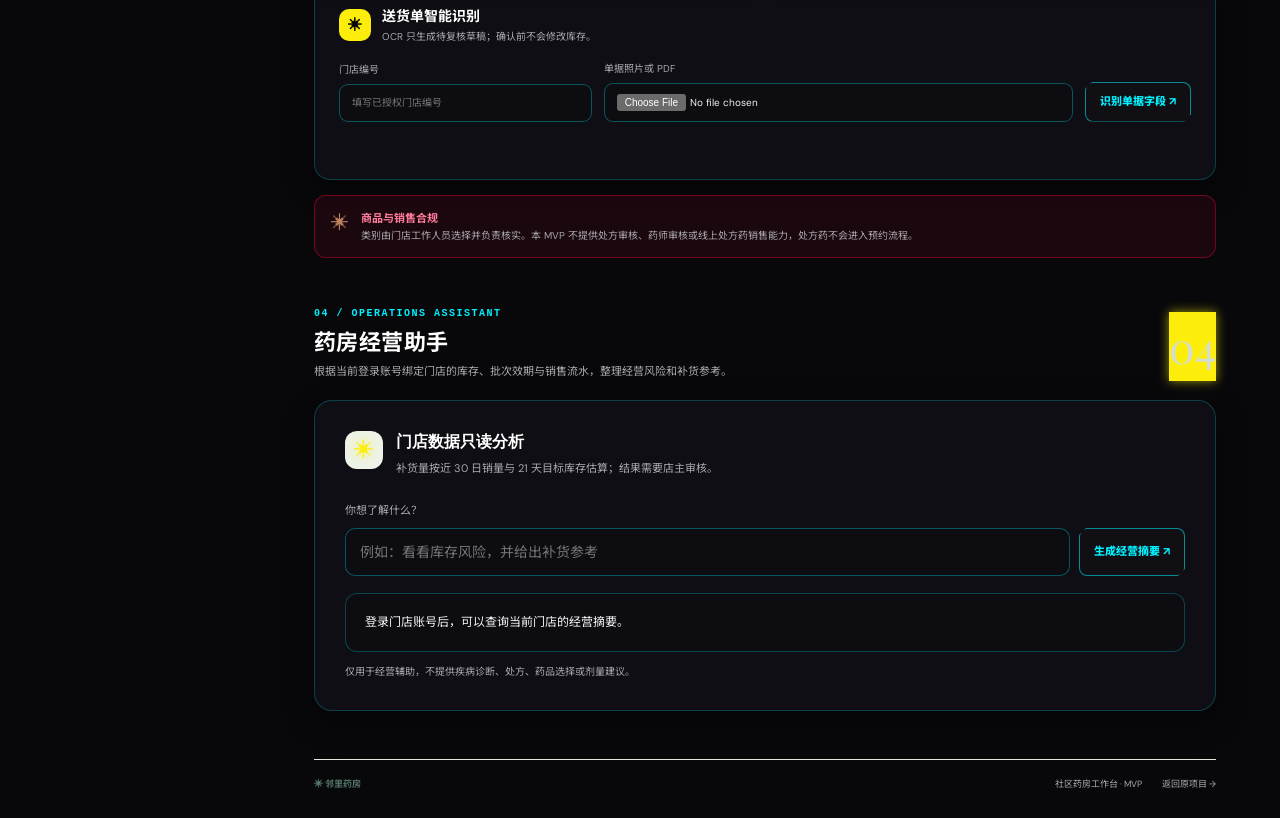
==== commit 5ad0b38f: "前端换肤：赛博朋克 2077 主题覆盖层（CP 黄/青/红 + 暗色网格 + 动效，C 端与 B 端）" ====
--- a/AI-dianping-frontend/html/hmdp/pharmacy-admin.html
+++ b/AI-dianping-frontend/html/hmdp/pharmacy-admin.html
@@ -6,6 +6,7 @@
   <title>门店工作台 · 邻里药房</title>
   <link rel="stylesheet" href="./css/pharmacy-admin.css">
   <link rel="stylesheet" href="./css/pharmacy-admin-refinements.css">
+  <link rel="stylesheet" href="./css/pharmacy-cyber.css">
   <script defer src="./js/axios.min.js"></script>
   <script defer src="./js/common.js"></script>
   <script defer src="./js/pharmacy-admin.js"></script>
--- a/AI-dianping-frontend/html/hmdp/css/pharmacy-cyber.css
+++ b/AI-dianping-frontend/html/hmdp/css/pharmacy-cyber.css
@@ -0,0 +1,198 @@
+@charset "UTF-8";
+/* ============================================================
+   邻里药房 · Cyberpunk 2077 主题覆盖层
+   加载在 pharmacy.css / pharmacy-admin.css 之后，仅换肤不动结构与逻辑
+   ============================================================ */
+:root{
+  color-scheme:dark;
+  --yl:#fcee0a; --cy:#00f0ff; --rd:#ff003c;
+  --paper:#08080b; --paper-2:#101016; --white:#101016;
+  --ink:#f2f2f0; --muted:#a7a7ad; --line:rgba(252,238,10,.26);
+  --green:#fcee0a; --green-2:rgba(0,240,255,.13); --orange:#ff003c; --sand:#17171f;
+  --mint:rgba(0,240,255,.13); --peach:rgba(255,0,60,.14); --coral:#ff003c; --lilac:rgba(252,238,10,.13);
+  --shadow:0 18px 44px rgba(0,0,0,.55);
+}
+html{background:#08080b}
+body{background:#08080b!important;color:var(--ink)}
+body::before{content:"";position:fixed;inset:0;z-index:0;pointer-events:none;background:
+  radial-gradient(640px 420px at 10% -5%,rgba(0,240,255,.12),transparent 60%),
+  radial-gradient(760px 520px at 96% 108%,rgba(255,0,60,.10),transparent 60%),
+  radial-gradient(560px 380px at 86% -10%,rgba(252,238,10,.06),transparent 60%)}
+body::after{content:"";position:fixed;inset:0;z-index:0;pointer-events:none;background:
+  repeating-linear-gradient(0deg,rgba(255,255,255,.022) 0 1px,transparent 1px 3px),
+  linear-gradient(rgba(252,238,10,.04) 1px,transparent 1px),
+  linear-gradient(90deg,rgba(252,238,10,.04) 1px,transparent 1px);
+  background-size:auto,46px 46px,46px 46px}
+.topbar,.layout,.main,main,footer{position:relative;z-index:1}
+::selection{background:var(--yl);color:#000}
+a:hover{color:#8ff7ff}
+
+/* ---------- 顶部警戒条 ---------- */
+.topbar{border-top:6px solid transparent;border-image:repeating-linear-gradient(45deg,var(--yl) 0 18px,#0a0a0a 18px 36px) 6}
+
+/* ---------- C 端 ---------- */
+.topbar{background:rgba(8,8,11,.92);border-bottom:1px solid var(--line);backdrop-filter:blur(14px)}
+.brand{color:#fff}
+.brand small{color:var(--cy);font-family:ui-monospace,Menlo,Consolas,monospace}
+.brand-mark{background:var(--yl);color:#000;border-radius:0;clip-path:polygon(0 0,calc(100% - 9px) 0,100% 9px,100% 100%,9px 100%,0 calc(100% - 9px));animation:cyber-flicker 4.4s infinite}
+.topbar nav{color:var(--muted)}
+.topbar nav a:hover,.topbar nav .active{color:var(--yl)}
+.topbar nav .active:after{background:var(--yl);box-shadow:0 0 10px rgba(252,238,10,.8)}
+.account-button{background:#101014;border:1px solid rgba(0,240,255,.45);color:var(--ink)}
+.account-button:hover{border-color:var(--cy);box-shadow:0 0 14px rgba(0,240,255,.3)}
+.account-dot{background:var(--cy);box-shadow:0 0 8px rgba(0,240,255,.9)}
+.hero h1{color:#fff}
+.hero h1 em{color:var(--yl);font-style:normal;text-shadow:0 0 18px rgba(252,238,10,.45)}
+.eyebrow{color:var(--cy);font-family:ui-monospace,Menlo,Consolas,monospace;letter-spacing:.22em}
+.eyebrow span{background:var(--rd);box-shadow:0 0 10px rgba(255,0,60,.7)}
+.hero-copy>p{color:var(--muted)}
+.hero-link{color:#000;background:var(--yl);clip-path:polygon(8px 0,100% 0,100% calc(100% - 8px),calc(100% - 8px) 100%,0 100%,0 8px);font-weight:800}
+.hero-link:hover{background:var(--cy);color:#000}
+.sun-disc{background:radial-gradient(circle,var(--yl) 0%,rgba(252,238,10,.25) 62%,transparent 72%);box-shadow:0 0 60px rgba(252,238,10,.35)}
+.leaf{background:rgba(0,240,255,.35)}
+.bottle{background:linear-gradient(160deg,#1b1b24,#0c0c12);border:1px solid rgba(0,240,255,.4)}
+.bottle-cap{background:var(--rd)}
+.bottle-label{background:#12121a;color:var(--cy);border:1px solid rgba(0,240,255,.35)}
+.bottle-label small{color:var(--muted)}
+.hero-stamp{border-color:rgba(252,238,10,.6);color:var(--yl)}
+.hero-stamp b{color:#fff}
+.hero-caption,.hero-index{color:var(--muted)}
+.hero-index span{background:rgba(0,240,255,.35)}
+.section-heading h2{color:#fff}
+.section-heading>p,.muted-count{color:var(--muted)}
+.location-bar{background:rgba(16,16,22,.88);border:1px solid var(--line);box-shadow:var(--shadow)}
+.location-bar label span{color:var(--cy)}
+.location-bar input,.location-bar select,.login-form input,.assistant-input-row input,
+.toolbar input,.form-card input,.form-card select,.login-dialog input,.input,
+.ocr-upload-form input,.ocr-confirm-form input,.ocr-item-fields input,.ocr-reject-row input,.fefo-panel select{
+  background:#0c0c11;color:var(--ink);border:1px solid rgba(0,240,255,.32)}
+.location-bar input:focus,.location-bar select:focus,.login-form input:focus,.assistant-input-row input:focus,
+.toolbar input:focus,.form-card input:focus,.form-card select:focus,.login-dialog input:focus,
+.ocr-upload-form input:focus,.ocr-confirm-form input:focus,.ocr-item-fields input:focus,.fefo-panel select:focus{
+  outline:none;border-color:var(--yl);box-shadow:0 0 0 1px rgba(252,238,10,.5),0 0 16px rgba(252,238,10,.18)}
+.button,.search-button,.reserve-button,.full-button,.welcome-cta{
+  background:var(--yl);color:#000;font-weight:800;border:1px solid var(--yl);
+  clip-path:polygon(7px 0,100% 0,100% calc(100% - 7px),calc(100% - 7px) 100%,0 100%,0 7px)}
+.button:hover,.search-button:hover,.reserve-button:hover,.full-button:hover,.welcome-cta:hover{
+  background:var(--cy);border-color:var(--cy);color:#000;box-shadow:0 0 20px rgba(0,240,255,.45)}
+.button:disabled,.reserve-button:disabled,.assistant-input-row .button:disabled,
+.ocr-upload-form .button:disabled,.ocr-confirm-form button:disabled{background:#26262e;color:#6d6d75;border-color:#26262e;box-shadow:none}
+.location-icon,.light-button,.code-button,.quiet{
+  background:#101014;color:var(--cy);border:1px solid rgba(0,240,255,.45)}
+.location-icon:hover,.light-button:hover,.code-button:hover,.quiet:hover{border-color:var(--cy);box-shadow:0 0 14px rgba(0,240,255,.3);color:#8ff7ff}
+.store-card,.medicine-card,.activity-card,.selected-store,.order-card{
+  background:rgba(16,16,22,.9);border:1px solid rgba(0,240,255,.22);box-shadow:0 10px 30px rgba(0,0,0,.45);
+  animation:cyber-rise .6s cubic-bezier(.2,.8,.25,1) both}
+.store-card:hover,.store-card.selected{border-color:var(--yl);box-shadow:5px 5px 0 rgba(252,238,10,.8),0 16px 40px rgba(0,0,0,.6)}
+.store-name,.medicine-card h4,.activity-card h3,.selected-store h3{color:#fff}
+.store-distance{color:var(--yl);font-family:ui-monospace,Menlo,Consolas,monospace}
+.store-address,.store-meta,.medicine-spec,.activity-details,.selected-store p,.order-meta{color:var(--muted)}
+.store-meta .mini-dot{background:var(--cy);box-shadow:0 0 7px rgba(0,240,255,.9)}
+.tag{background:rgba(0,240,255,.1);color:var(--cy);border:1px solid rgba(0,240,255,.45)}
+.tag.supply{background:rgba(255,0,60,.12);color:#ff7d9c;border-color:rgba(255,0,60,.5)}
+.stock-count,.activity-stock{color:var(--muted)}
+.stock-count strong,.activity-stock strong{color:var(--yl)}
+.activity-kicker{color:var(--rd);font-family:ui-monospace,Menlo,Consolas,monospace;letter-spacing:.14em}
+.order-status{color:var(--yl)}
+.cancel-order{color:#ff7d9c}
+.promise-strip{background:rgba(16,16,22,.85);border-top:1px solid var(--line);border-bottom:1px solid var(--line)}
+.promise-strip b{color:var(--yl)}
+.promise-strip span{color:#fff}
+.promise-strip p{color:var(--muted)}
+.skeleton-card{background:linear-gradient(100deg,#101016 40%,#1b1b26 50%,#101016 60%);background-size:200% 100%}
+.empty-icon{color:var(--cy)}
+.activity-empty,.empty-note{color:var(--muted)}
+footer{color:var(--muted)}
+footer .brand-mark{background:var(--yl);color:#000}
+.dialog,.login-dialog,.orders-dialog{background:#101016;color:var(--ink);border:1px solid rgba(252,238,10,.55);box-shadow:0 0 0 1px rgba(0,0,0,.6),0 24px 70px rgba(0,0,0,.7),0 0 34px rgba(252,238,10,.12)}
+.dialog::backdrop,.login-dialog::backdrop{background:rgba(3,3,6,.72);backdrop-filter:blur(3px)}
+.dialog h2,.login-dialog h2{color:#fff}
+.dialog>p,.login-dialog>p,.login-dialog form>p{color:var(--muted)}
+.dialog-close button{color:var(--muted)}
+.dialog-close button:hover{color:var(--yl)}
+.form-message{color:var(--cy)}
+.form-message.error{color:#ff7d9c}
+.toast{background:#101016;color:#fff;border:1px solid var(--yl);box-shadow:0 0 22px rgba(252,238,10,.25)}
+
+/* ---------- B 端 ---------- */
+.rail{background:#0b0b10;border-right:1px solid var(--line)}
+.brand-icon{background:var(--yl);color:#000;clip-path:polygon(0 0,calc(100% - 8px) 0,100% 8px,100% 100%,8px 100%,0 calc(100% - 8px));animation:cyber-flicker 4.4s infinite}
+.brand-copy small,.rail-caption,.kicker{color:var(--cy);font-family:ui-monospace,Menlo,Consolas,monospace}
+.rail-link{color:var(--muted)}
+.rail-link:hover{color:#fff;background:rgba(0,240,255,.07)}
+.rail-link.selected{background:var(--yl);color:#000;font-weight:800}
+.rail-link.selected span{color:#000}
+.rail-bottom p{color:var(--muted)}
+.rail-bottom .leaf{background:rgba(0,240,255,.35)}
+.back-home{color:var(--cy)}
+.top h1{color:#fff}
+.auth-state{color:var(--muted);border:1px solid rgba(0,240,255,.3);background:#101014}
+.auth-state.on{color:var(--yl);border-color:rgba(252,238,10,.55)}
+.login-button{background:var(--yl);color:#000;font-weight:800;border:1px solid var(--yl)}
+.login-button:hover{background:var(--cy);border-color:var(--cy)}
+.welcome{background:linear-gradient(120deg,rgba(252,238,10,.10),rgba(0,240,255,.05) 55%,rgba(255,0,60,.08));border:1px solid rgba(252,238,10,.4)}
+.welcome h2{color:#fff}
+.welcome h2 em{color:var(--yl);font-style:normal}
+.welcome-copy>p{color:var(--muted)}
+.welcome-pill{background:#101014;border:1px solid rgba(0,240,255,.4);color:var(--cy)}
+.welcome-pill i{background:var(--cy);box-shadow:0 0 8px rgba(0,240,255,.9)}
+.visual-card{background:#12121a;border:1px solid rgba(0,240,255,.35);box-shadow:var(--shadow)}
+.visual-card strong{color:#fff}
+.visual-flower{color:var(--yl)}
+.sun{background:radial-gradient(circle,var(--yl) 0%,rgba(252,238,10,.2) 65%,transparent 72%)}
+.visual-lines i{background:rgba(0,240,255,.35)}
+.visual-label{color:var(--muted)}
+.visual-dot{background:var(--rd);box-shadow:0 0 9px rgba(255,0,60,.8)}
+.quick-stats>div{background:rgba(16,16,22,.9);border:1px solid rgba(0,240,255,.22)}
+.quick-stats b{color:#fff}
+.quick-stats small{color:var(--muted)}
+.quick-stats a{color:var(--cy)}
+.stat-icon.mint{background:rgba(0,240,255,.13);color:var(--cy)}
+.stat-icon.peach{background:rgba(255,0,60,.13);color:#ff7d9c}
+.stat-icon.lilac{background:rgba(252,238,10,.13);color:var(--yl)}
+.section-title h2{color:#fff}
+.section-title p{color:var(--muted)}
+.section-mark{background:var(--yl);box-shadow:0 0 10px rgba(252,238,10,.6)}
+.table-shell,.form-card,.fefo-panel,.assistant-card,.ocr-card,.empty-state{
+  background:rgba(16,16,22,.9);border:1px solid rgba(0,240,255,.22);box-shadow:0 10px 30px rgba(0,0,0,.45)}
+.table-meta{color:var(--muted)}
+table{color:var(--ink)}
+th{color:var(--yl);border-bottom:1px solid rgba(252,238,10,.4);font-family:ui-monospace,Menlo,Consolas,monospace;letter-spacing:.06em}
+td{border-bottom:1px solid rgba(0,240,255,.12)}
+tbody tr:hover{background:rgba(252,238,10,.05)}
+.medicine-name{color:#fff}
+.expire-soon{color:#ff7d9c}
+.form-card-head h3{color:#fff}
+.form-card-head p{color:var(--muted)}
+.form-number{background:var(--yl);color:#000}
+.peach-number{background:var(--rd);color:#fff}
+.form-card>label,.field-row label,.login-dialog label,.toolbar label,
+.assistant-card form label,.ocr-upload-form label,.ocr-confirm-form label,.ocr-item-fields label,.fefo-panel label{color:var(--muted)}
+.button.dark,.dark{background:#101014;color:var(--cy);border:1px solid rgba(0,240,255,.55)}
+.button.dark:hover,.dark:hover{background:var(--cy);color:#000;box-shadow:0 0 18px rgba(0,240,255,.4)}
+.button.terracotta,.terracotta{background:var(--rd);color:#fff;border:1px solid var(--rd)}
+.button.terracotta:hover,.terracotta:hover{background:#ff2f57;color:#fff;box-shadow:0 0 18px rgba(255,0,60,.4)}
+.compliance-note{background:rgba(255,0,60,.08);border:1px solid rgba(255,0,60,.4);color:var(--muted)}
+.compliance-note b{color:#ff7d9c}
+.assistant-intro b{color:#fff}
+.assistant-intro p,.assistant-disclaimer{color:var(--muted)}
+.assistant-spark{color:var(--yl);text-shadow:0 0 12px rgba(252,238,10,.7)}
+.assistant-answer{background:#0c0c11;border:1px solid rgba(0,240,255,.25);color:var(--ink)}
+.fefo-chip{background:rgba(0,240,255,.1);color:var(--cy);border:1px solid rgba(0,240,255,.4)}
+.fefo-panel #fefo-result.error{color:#ff7d9c}
+.ocr-sku-matches button{background:#101014;color:var(--cy);border:1px solid rgba(0,240,255,.4)}
+.ocr-sku-matches button:hover{border-color:var(--cy);box-shadow:0 0 12px rgba(0,240,255,.3)}
+.ocr-candidate-summary pre{background:#0c0c11;color:var(--cy);border:1px solid rgba(0,240,255,.2)}
+.ocr-review-note{color:var(--muted)}
+.loading{color:var(--yl)}
+
+/* ---------- 平台首页入口卡 ---------- */
+.pharmacy-entry{background:#101016!important;border:1px solid rgba(252,238,10,.55)!important;color:#f2f2f0!important;box-shadow:0 0 24px rgba(252,238,10,.12)}
+.pharmacy-entry small{color:#a7a7ad!important}
+.pharmacy-entry strong{color:var(--yl)!important}
+.pharmacy-entry-mark{background:var(--yl);color:#000}
+
+/* ---------- 动效 ---------- */
+@keyframes cyber-rise{from{opacity:0;transform:translateY(14px)}to{opacity:1;transform:none}}
+@keyframes cyber-flicker{0%,100%{opacity:1}92%{opacity:1}93%{opacity:.5}94%{opacity:1}96%{opacity:.72}97%{opacity:1}}
+@media (prefers-reduced-motion:reduce){*{animation:none!important;transition:none!important}}
